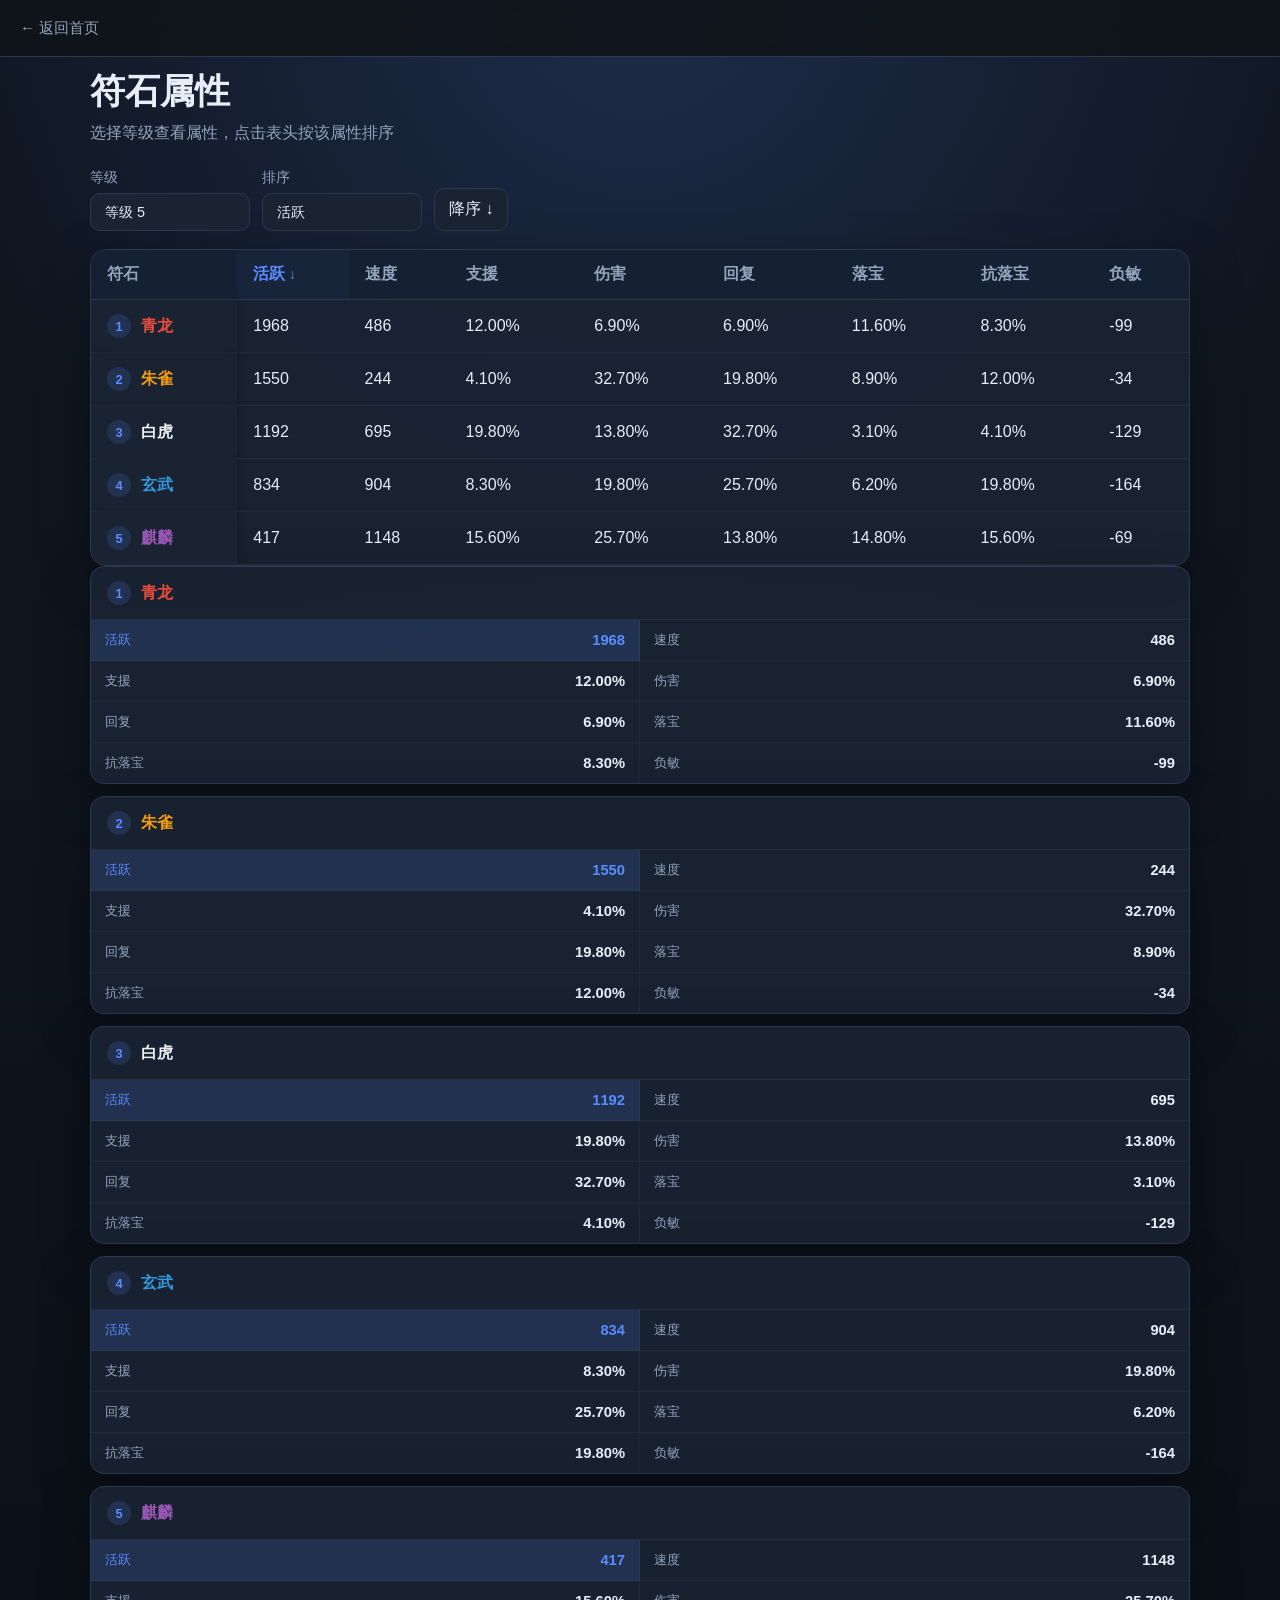
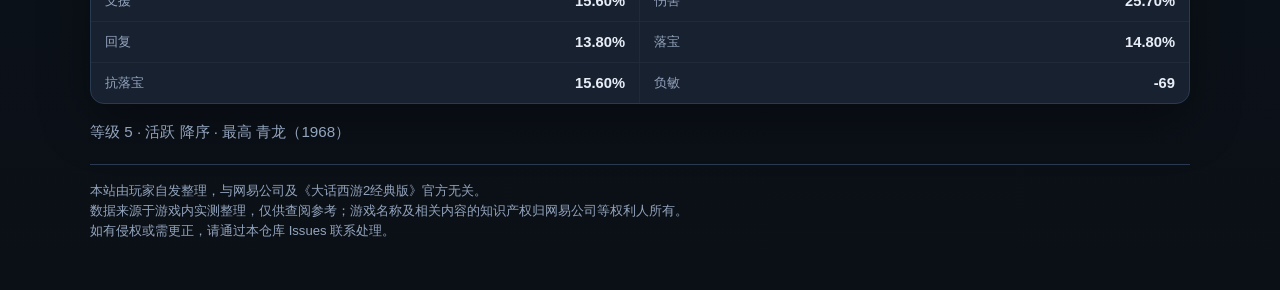
==== fushi/index.html @ f5296b5b "Restructure as multi-module data site and update README links. Move fushi stats into fushi/, add sha" ====
<!DOCTYPE html>
<html lang="zh-CN">
<head>
  <meta charset="UTF-8">
  <meta name="viewport" content="width=device-width, initial-scale=1.0">
  <title>符石属性 · 大话西游2经典版</title>
  <link rel="stylesheet" href="styles.css">
  <link rel="stylesheet" href="../assets/side-decor.css">
</head>
<body>
  <div class="side-decor side-decor-left" aria-hidden="true">
    <img src="../assets/images/decor-left.png" alt="">
  </div>
  <div class="side-decor side-decor-right" aria-hidden="true">
    <img src="../assets/images/decor-right.png" alt="">
  </div>

  <nav class="back-bar" aria-label="页面导航">
    <a class="back-link" href="../">← 返回首页</a>
  </nav>

  <div class="page page-with-back-bar">
    <header class="header">
      <h1>符石属性</h1>
      <p class="subtitle">选择等级查看属性，点击表头按该属性排序</p>
    </header>

    <section class="controls">
      <label class="control">
        <span>等级</span>
        <select id="levelSelect" aria-label="选择等级"></select>
      </label>

      <label class="control">
        <span>排序</span>
        <select id="sortSelect" aria-label="选择排序属性">
          <option value="name">符石名称</option>
          <option value="activity">活跃</option>
          <option value="speed">速度</option>
          <option value="support">支援</option>
          <option value="damage">伤害</option>
          <option value="recovery">回复</option>
          <option value="drop">落宝</option>
          <option value="dropResist">抗落宝</option>
          <option value="negativeAgility">负敏</option>
        </select>
      </label>

      <button id="sortOrderBtn" type="button" class="order-btn" aria-label="切换排序方向">
        降序 ↓
      </button>
    </section>

    <div class="desktop-only">
      <p class="scroll-hint" aria-hidden="true">左右滑动查看全部属性</p>
      <div class="table-wrap">
        <table id="statsTable">
          <thead>
            <tr>
              <th data-key="name">符石</th>
              <th data-key="activity">活跃</th>
              <th data-key="speed">速度</th>
              <th data-key="support">支援</th>
              <th data-key="damage">伤害</th>
              <th data-key="recovery">回复</th>
              <th data-key="drop">落宝</th>
              <th data-key="dropResist">抗落宝</th>
              <th data-key="negativeAgility">负敏</th>
            </tr>
          </thead>
          <tbody id="statsBody"></tbody>
        </table>
      </div>
    </div>

    <div id="statsCards" class="mobile-cards mobile-only" aria-label="符石属性列表"></div>

    <footer class="footer">
      <p id="summaryText"></p>
      <div class="disclaimer" role="note" aria-label="免责声明">
        <p>本站由玩家自发整理，与网易公司及《大话西游2经典版》官方无关。</p>
        <p>数据来源于游戏内实测整理，仅供查阅参考；游戏名称及相关内容的知识产权归网易公司等权利人所有。</p>
        <p>如有侵权或需更正，请通过本仓库 Issues 联系处理。</p>
      </div>
    </footer>
  </div>

  <script src="data.js"></script>
  <script src="app.js"></script>
</body>
</html>
---- fushi/styles.css ----
@import url("../assets/common.css");

.back-bar {
  position: fixed;
  top: 0;
  left: 0;
  right: 0;
  z-index: 100;
  display: flex;
  align-items: center;
  box-sizing: border-box;
  min-height: calc(env(safe-area-inset-top, 0px) + var(--back-bar-body));
  padding:
    calc(env(safe-area-inset-top, 0px) + 10px)
    max(16px, env(safe-area-inset-right))
    10px
    max(16px, env(safe-area-inset-left));
  background: rgba(15, 20, 25, 0.9);
  backdrop-filter: blur(12px);
  -webkit-backdrop-filter: blur(12px);
  border-bottom: 1px solid var(--panel-border);
}

.back-bar .back-link {
  min-height: 36px;
  padding: 0 4px;
}

.back-bar .back-link:active {
  color: var(--accent);
}

.page-with-back-bar {
  padding-top: calc(env(safe-area-inset-top, 0px) + var(--back-bar-body) + var(--back-bar-gap));
}

.desktop-only {
  display: block;
}

.mobile-only {
  display: none;
}

.controls {
  display: flex;
  flex-wrap: wrap;
  gap: 12px;
  margin: 24px 0 18px;
}

.control {
  display: flex;
  flex-direction: column;
  gap: 6px;
  min-width: 160px;
  color: var(--muted);
  font-size: 0.9rem;
}

.control select,
.order-btn {
  appearance: none;
  border: 1px solid var(--panel-border);
  border-radius: 10px;
  background: var(--panel);
  color: var(--text);
  padding: 10px 14px;
  font: inherit;
  touch-action: manipulation;
}

.order-btn {
  align-self: flex-end;
  cursor: pointer;
  transition: background 0.15s ease, border-color 0.15s ease;
}

.order-btn:hover,
.control select:hover {
  border-color: var(--accent);
}

.scroll-hint {
  display: none;
  margin: 0 0 8px;
  color: var(--muted);
  font-size: 0.82rem;
}

.table-wrap {
  overflow: auto;
  -webkit-overflow-scrolling: touch;
  border: 1px solid var(--panel-border);
  border-radius: 16px;
  background: rgba(26, 35, 50, 0.92);
  box-shadow: var(--shadow);
}

table {
  width: 100%;
  border-collapse: collapse;
  min-width: 860px;
}

th,
td {
  padding: 14px 16px;
  text-align: left;
  white-space: nowrap;
}

th {
  position: sticky;
  top: 0;
  z-index: 1;
  background: #162033;
  color: var(--muted);
  font-weight: 600;
  cursor: pointer;
  user-select: none;
  border-bottom: 1px solid var(--panel-border);
}

th:first-child,
td:first-child {
  position: sticky;
  left: 0;
  z-index: 2;
  background: #162033;
  box-shadow: 2px 0 8px rgba(0, 0, 0, 0.18);
}

td:first-child {
  background: rgba(26, 35, 50, 0.98);
  z-index: 1;
}

th:hover {
  color: var(--text);
}

th.sorted {
  color: var(--accent);
  background: #18243a;
}

th.sorted::after {
  content: " " attr(data-order);
  font-size: 0.85rem;
}

tbody tr {
  border-bottom: 1px solid rgba(255, 255, 255, 0.05);
}

tbody tr:hover {
  background: var(--row-hover);
}

.name-cell {
  display: flex;
  align-items: center;
  gap: 10px;
  font-weight: 600;
}

.rank {
  display: inline-flex;
  align-items: center;
  justify-content: center;
  width: 24px;
  height: 24px;
  border-radius: 999px;
  background: var(--accent-soft);
  color: var(--accent);
  font-size: 0.8rem;
  flex-shrink: 0;
}

.stone-name {
  color: var(--stone-color, var(--text));
}

.mobile-cards {
  display: grid;
  gap: 12px;
}

.stat-card {
  border: 1px solid var(--panel-border);
  border-radius: 14px;
  background: rgba(26, 35, 50, 0.92);
  box-shadow: var(--shadow);
  overflow: hidden;
}

.stat-card-header {
  display: flex;
  align-items: center;
  gap: 10px;
  padding: 14px 16px;
  border-bottom: 1px solid rgba(255, 255, 255, 0.06);
  font-weight: 600;
}

.stat-grid {
  display: grid;
  grid-template-columns: 1fr 1fr;
  gap: 0;
}

.stat-item {
  display: flex;
  align-items: center;
  justify-content: space-between;
  gap: 8px;
  padding: 11px 14px;
  border-bottom: 1px solid rgba(255, 255, 255, 0.04);
}

.stat-item:nth-child(odd) {
  border-right: 1px solid rgba(255, 255, 255, 0.04);
}

.stat-item:nth-last-child(-n + 2) {
  border-bottom: none;
}

.stat-label {
  color: var(--muted);
  font-size: 0.82rem;
  font-weight: 500;
}

.stat-value {
  font-size: 0.92rem;
  font-weight: 600;
  text-align: right;
}

.stat-item.is-sorted {
  background: var(--accent-soft);
}

.stat-item.is-sorted .stat-label,
.stat-item.is-sorted .stat-value {
  color: var(--accent);
}

.footer {
  margin-top: 16px;
  color: var(--muted);
  font-size: 0.95rem;
}

.footer p {
  margin: 0;
  line-height: 1.55;
}

@media (max-width: 900px) and (min-width: 769px) {
  .scroll-hint {
    display: block;
  }
}

@media (max-width: 768px) {
  .back-bar .back-link {
    min-height: 44px;
  }

  .desktop-only {
    display: none;
  }

  .mobile-only {
    display: grid;
  }

  .controls {
    display: grid;
    grid-template-columns: 1fr 1fr;
    gap: 10px;
    margin-top: 18px;
  }

  .control {
    min-width: 0;
  }

  .control select {
    width: 100%;
    min-height: 44px;
    font-size: 16px;
  }

  .order-btn {
    grid-column: 1 / -1;
    width: 100%;
    align-self: stretch;
    min-height: 44px;
  }

  .footer {
    font-size: 0.88rem;
  }

  .footer .disclaimer {
    font-size: 0.76rem;
  }
}

@media (max-width: 380px) {
  .stat-grid {
    grid-template-columns: 1fr;
  }

  .stat-item:nth-child(odd) {
    border-right: none;
  }

  .stat-item:not(:last-child) {
    border-bottom: 1px solid rgba(255, 255, 255, 0.04);
  }
}
---- assets/side-decor.css ----
/* PC 宽屏两侧装饰，窄屏隐藏 */
.side-decor {
  display: none;
}

@media (min-width: 1320px) {
  .side-decor {
    display: flex;
    position: fixed;
    top: 0;
    bottom: 0;
    height: 100vh;
    height: 100dvh;
    width: calc((100vw - min(1100px, calc(100% - 32px))) / 2 - 12px);
    max-width: 340px;
    z-index: 0;
    pointer-events: none;
    overflow: hidden;
  }

  .side-decor-left {
    left: 0;
    padding-left: max(8px, env(safe-area-inset-left));
  }

  .side-decor-right {
    right: 0;
    padding-right: max(8px, env(safe-area-inset-right));
  }

  .side-decor img {
    display: block;
    width: 100%;
    height: 100%;
    object-fit: cover;
    opacity: 0.92;
    filter: drop-shadow(0 12px 32px rgba(0, 0, 0, 0.45));
  }

  .side-decor-left img {
    object-position: 75% center;
    -webkit-mask-image: linear-gradient(to right, #000 50%, transparent);
    mask-image: linear-gradient(to right, #000 50%, transparent);
  }

  .side-decor-right img {
    object-position: 25% center;
    -webkit-mask-image: linear-gradient(to left, #000 50%, transparent);
    mask-image: linear-gradient(to left, #000 50%, transparent);
  }

  .page,
  .back-bar {
    position: relative;
    z-index: 1;
  }

  .back-bar {
    z-index: 100;
  }
}
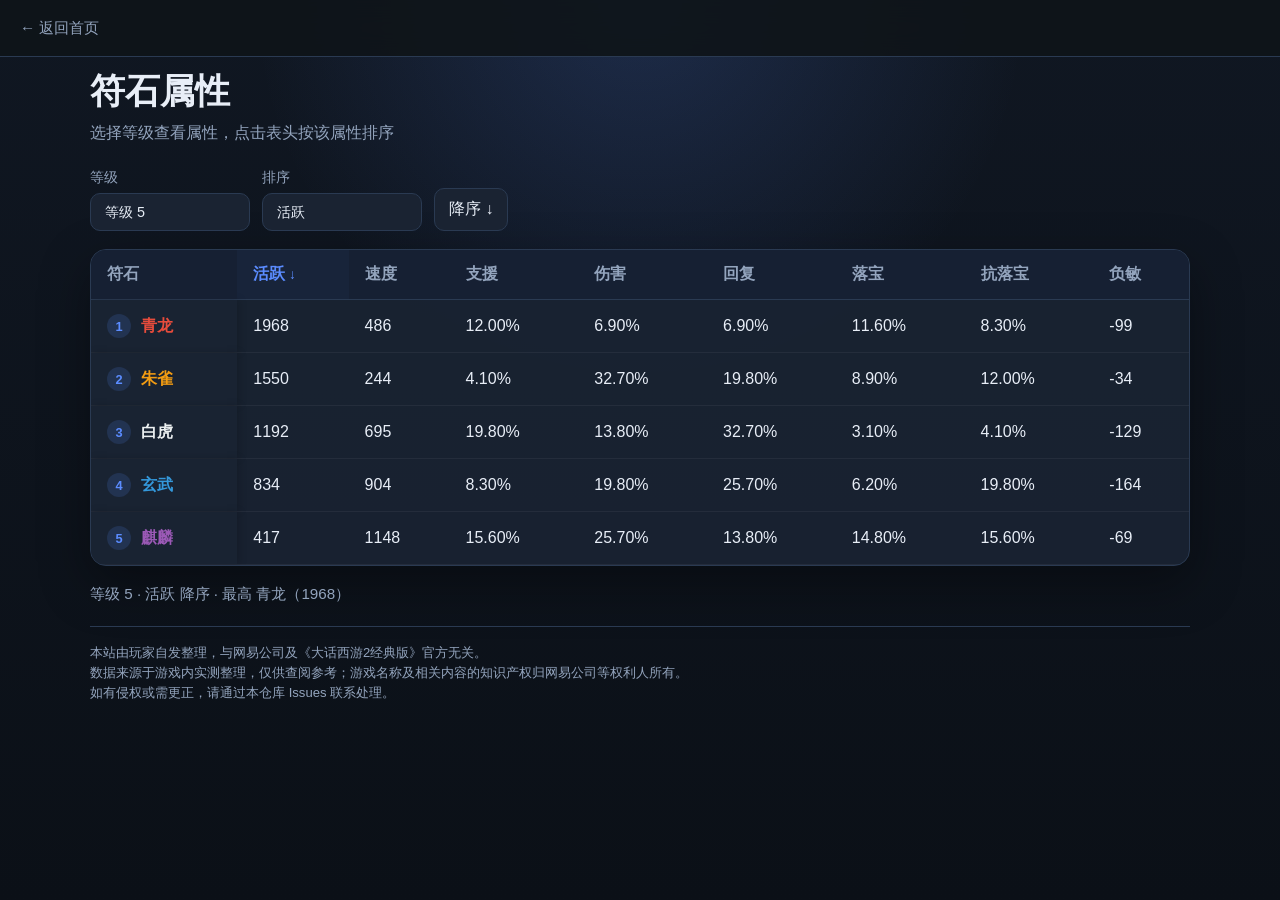
==== commit 5822cf0c: "优化" ====
--- a/fushi/index.html
+++ b/fushi/index.html
@@ -8,13 +8,6 @@
   <link rel="stylesheet" href="../assets/side-decor.css">
 </head>
 <body>
-  <div class="side-decor side-decor-left" aria-hidden="true">
-    <img src="../assets/images/decor-left.png" alt="">
-  </div>
-  <div class="side-decor side-decor-right" aria-hidden="true">
-    <img src="../assets/images/decor-right.png" alt="">
-  </div>
-
   <nav class="back-bar" aria-label="页面导航">
     <a class="back-link" href="../">← 返回首页</a>
   </nav>
@@ -85,7 +78,15 @@
     </footer>
   </div>
 
+  <div class="side-decor side-decor-left" aria-hidden="true">
+    <img data-src="../assets/images/decor-left.png" alt="" decoding="async" fetchpriority="low">
+  </div>
+  <div class="side-decor side-decor-right" aria-hidden="true">
+    <img data-src="../assets/images/decor-right.png" alt="" decoding="async" fetchpriority="low">
+  </div>
+
   <script src="data.js"></script>
   <script src="app.js"></script>
+  <script src="../assets/side-decor.js" defer></script>
 </body>
 </html>
--- a/fushi/styles.css
+++ b/fushi/styles.css
@@ -183,7 +183,6 @@
 }
 
 .mobile-cards {
-  display: grid;
   gap: 12px;
 }
 
@@ -274,7 +273,7 @@
     display: none;
   }
 
-  .mobile-only {
+  .mobile-only.mobile-cards {
     display: grid;
   }
 
